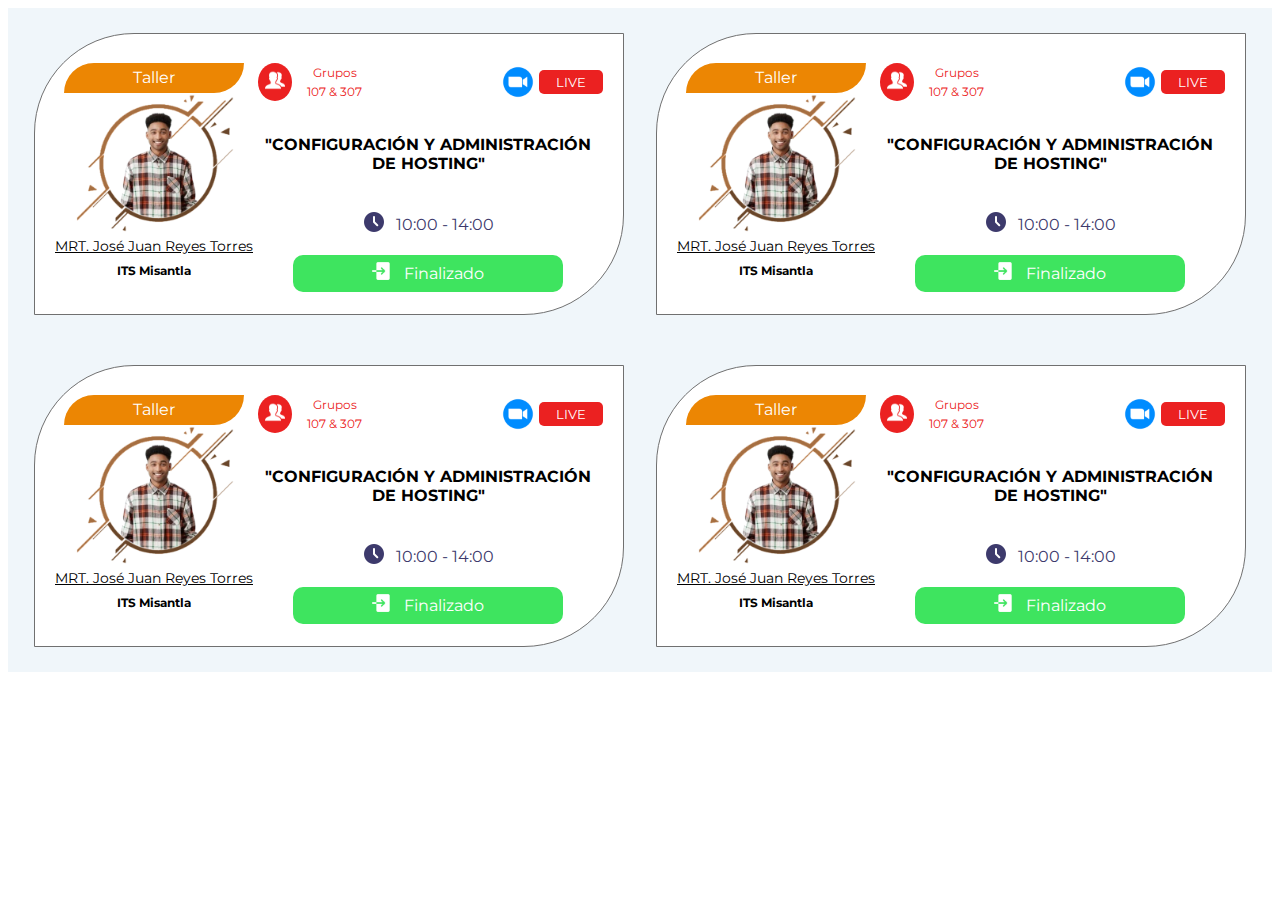
==== Tarjetas.html @ 91583152 "Se agrego la tarjeta de talleres en un nuevo archivo html" ====
<!DOCTYPE html>
<html lang="en">

<head>
    <meta charset="UTF-8">
    <meta http-equiv="X-UA-Compatible" content="IE=edge">
    <meta name="viewport" content="width=device-width, initial-scale=1.0">
    <link rel="stylesheet" href="css/style2.css">
    <style>
        @import url('https://fonts.googleapis.com/css2?family=Montserrat:wght@300;500&display=swap');
    </style>
    <title>Document</title>
</head>

<body>
    <section class="section-talleres">
        <div class="contenedor-talleres">
            <div class="contenedor-targeta">
                <div class="contendor-persona">
                    <div class="tipo-taller">
                        <p>Taller</p>
                    </div>
                    <div class="div-img">
                        <img src="img/Hombre.png" alt="" class="img-persona">
                    </div>
                    <div class="div-nombre">
                        <label for="btn-modal">
                            MRT. José Juan Reyes Torres
                        </label>
                        <input type="checkbox" name="" id="btn-modal">
                    </div>
                    <div class="lugar-persona">
                        <p>
                            <b>ITS Misantla</b>
                        </p>
                    </div>
                </div>
                <div class="contenedor-informacion">
                    <div class="grupos-live">
                        <div class="grupos">
                            <div class="cont-img-grupos">
                                <img src="img/grupos.png" alt="">
                            </div>
                            <div class="grupos-asignados">
                                <p>Grupos</p>
                                <p>107 & 307</p>
                            </div>
                        </div>
                        <div class="live">
                            <img src="img/zoom-icon-logo-768x767.png" alt="">
                            <div class="cont-live">
                                <p>LIVE</p>
                            </div>
                        </div>
                    </div>
                    <div class="tema-taller">
                        <h4>"CONFIGURACIÓN Y ADMINISTRACIÓN DE HOSTING"</h4>
                    </div>
                    <div class="hora">
                        <div class="hora-div-1">
                            <img src="img/reloj-activo.png" alt="" class="reloj-icon">
                        </div>
                        <div class="hora-div-2">
                            <p>10:00 - 14:00</p>
                        </div>
                    </div>
                    <div class="btn-A">
                        <div class="btn-accion">
                            <div>
                                <img class="btn-action-img" src="img/ingresar.png" alt="">
                            </div>
                            <div class="btn-action-estado">
                                <p>Finalizado</p>
                            </div>
                        </div>


                    </div>
                </div>
            </div>
            <div class="contenedor-targeta">
                <div class="contendor-persona">
                    <div class="tipo-taller">
                        <p>Taller</p>
                    </div>
                    <div class="div-img">
                        <img src="img/Hombre.png" alt="" class="img-persona">
                    </div>
                    <div class="div-nombre">
                        <label for="btn-modal">
                            MRT. José Juan Reyes Torres
                        </label>
                        <input type="checkbox" name="" id="btn-modal">
                    </div>
                    <div class="lugar-persona">
                        <p>
                            <b>ITS Misantla</b>
                        </p>
                    </div>
                </div>
                <div class="contenedor-informacion">
                    <div class="grupos-live">
                        <div class="grupos">
                            <div class="cont-img-grupos">
                                <img src="img/grupos.png" alt="">
                            </div>
                            <div class="grupos-asignados">
                                <p>Grupos</p>
                                <p>107 & 307</p>
                            </div>
                        </div>
                        <div class="live">
                            <img src="img/zoom-icon-logo-768x767.png" alt="">
                            <div class="cont-live">
                                <p>LIVE</p>
                            </div>
                        </div>
                    </div>
                    <div class="tema-taller">
                        <h4>"CONFIGURACIÓN Y ADMINISTRACIÓN DE HOSTING"</h4>
                    </div>
                    <div class="hora">
                        <div class="hora-div-1">
                            <img src="img/reloj-activo.png" alt="" class="reloj-icon">
                        </div>
                        <div class="hora-div-2">
                            <p>10:00 - 14:00</p>
                        </div>
                    </div>
                    <div class="btn-A">
                        <div class="btn-accion">
                            <div>
                                <img class="btn-action-img" src="img/ingresar.png" alt="">
                            </div>
                            <div class="btn-action-estado">
                                <p>Finalizado</p>
                            </div>
                        </div>


                    </div>
                </div>
            </div>
        </div>
        <div class="contenedor-talleres">
            <div class="contenedor-targeta">
                <div class="contendor-persona">
                    <div class="tipo-taller">
                        <p>Taller</p>
                    </div>
                    <div class="div-img">
                        <img src="img/Hombre.png" alt="" class="img-persona">
                    </div>
                    <div class="div-nombre">
                        <label for="btn-modal">
                            MRT. José Juan Reyes Torres
                        </label>
                        <input type="checkbox" name="" id="btn-modal">
                    </div>
                    <div class="lugar-persona">
                        <p>
                            <b>ITS Misantla</b>
                        </p>
                    </div>
                </div>
                <div class="contenedor-informacion">
                    <div class="grupos-live">
                        <div class="grupos">
                            <div class="cont-img-grupos">
                                <img src="img/grupos.png" alt="">
                            </div>
                            <div class="grupos-asignados">
                                <p>Grupos</p>
                                <p>107 & 307</p>
                            </div>
                        </div>
                        <div class="live">
                            <img src="img/zoom-icon-logo-768x767.png" alt="">
                            <div class="cont-live">
                                <p>LIVE</p>
                            </div>
                        </div>
                    </div>
                    <div class="tema-taller">
                        <h4>"CONFIGURACIÓN Y ADMINISTRACIÓN DE HOSTING"</h4>
                    </div>
                    <div class="hora">
                        <div class="hora-div-1">
                            <img src="img/reloj-activo.png" alt="" class="reloj-icon">
                        </div>
                        <div class="hora-div-2">
                            <p>10:00 - 14:00</p>
                        </div>
                    </div>
                    <div class="btn-A">
                        <div class="btn-accion">
                            <div>
                                <img class="btn-action-img" src="img/ingresar.png" alt="">
                            </div>
                            <div class="btn-action-estado">
                                <p>Finalizado</p>
                            </div>
                        </div>


                    </div>
                </div>
            </div>
            <div class="contenedor-targeta">
                <div class="contendor-persona">
                    <div class="tipo-taller">
                        <p>Taller</p>
                    </div>
                    <div class="div-img">
                        <img src="img/Hombre.png" alt="" class="img-persona">
                    </div>
                    <div class="div-nombre">
                        <label for="btn-modal">
                            MRT. José Juan Reyes Torres
                        </label>
                        <input type="checkbox" name="" id="btn-modal">
                    </div>
                    <div class="lugar-persona">
                        <p>
                            <b>ITS Misantla</b>
                        </p>
                    </div>
                </div>
                <div class="contenedor-informacion">
                    <div class="grupos-live">
                        <div class="grupos">
                            <div class="cont-img-grupos">
                                <img src="img/grupos.png" alt="">
                            </div>
                            <div class="grupos-asignados">
                                <p>Grupos</p>
                                <p>107 & 307</p>
                            </div>
                        </div>
                        <div class="live">
                            <img src="img/zoom-icon-logo-768x767.png" alt="">
                            <div class="cont-live">
                                <p>LIVE</p>
                            </div>
                        </div>
                    </div>
                    <div class="tema-taller">
                        <h4>"CONFIGURACIÓN Y ADMINISTRACIÓN DE HOSTING"</h4>
                    </div>
                    <div class="hora">
                        <div class="hora-div-1">
                            <img src="img/reloj-activo.png" alt="" class="reloj-icon">
                        </div>
                        <div class="hora-div-2">
                            <p>10:00 - 14:00</p>
                        </div>
                    </div>
                    <div class="btn-A">
                        <div class="btn-accion">
                            <div>
                                <img class="btn-action-img" src="img/ingresar.png" alt="">
                            </div>
                            <div class="btn-action-estado">
                                <p>Finalizado</p>
                            </div>
                        </div>


                    </div>
                </div>
            </div>
        </div>

    </section>

</body>

</html>
---- css/style2.css ----
.boton-modal{
    padding: 40px;
    background-color: white;
}
.boton-modal label{
    padding: 10px 15px;
    background-color: violet;
    color: #fff;
    border-radius: 5px;
    cursor: pointer;
    transition: all 300ms ease;

}



.boton-modal label:hover{
    background-color: tomato;
}

#btn-modal{
    display: none;
}

.container-modal{
    width: 100%;
    height: 100%;
    position: fixed;
    top: 0;left: 0;
    background-color: rgba(144, 0, 0, 0.5);
    display: none;
    justify-content: center;
    align-items: center;
    z-index: 100;

}
#btn-modal:checked ~ .container-modal{
display: flex;
}

.content-modal{
    width: 100%;
    max-width: 400px;
    padding: 20px;
    background-color: #fff;
    border-radius: 4px;
}
.content-modal p{
    padding: 15px 0px;
    border-top: 1px solid #dbdbdb;
    border-bottom:1px solid #dbdbdb ;
}
.content-modal .btn-cerrar{
    width: 100%;
    margin-top: 15px;
    display: flex;
    justify-content: flex-end;
}
.content-modal .btn-cerrar label{
    padding: 7px 10px;
    background-color: #5488a3;
    color: #fff;
    border-radius: 4px;
    cursor: pointer;
    transition: all 300ms ease;
}
.content-modal .btn-cerrar label:hover{
    background-color: #185E83;

}

/* -------------------Targetas------------ */
/* section  INICIO */
.section-talleres{
    background-color: #F0F6FA;
}
/* contendor de targetas INICIO */
.contenedor-talleres{
 display: flex;
 flex-direction: row;
flex-wrap: wrap;
justify-content: space-around;
align-items: center;
align-content: center;
padding: 20px 10px;
}
/* Tarjeta INICIO */
/* Contenedor  */
.contenedor-targeta{
    padding: 20px;
    margin: 5px 5px;
    background-color: rgb(255, 255, 255);
    border: 1px solid #707070;
    border-radius: 100px 0px 100px 0px;
    display: flex;
    flex-direction: row;
    flex-wrap: wrap;
    justify-content: space-around;
    align-items: center;
    align-content: center;
    max-width: 570px;
}
/* Seccion de información de la persona   INICIO*/
.contendor-persona{
    display: flex;
    flex-direction: column;
    align-items: center;
    align-content: center;
}
/* div del tipo de taller  */
.tipo-taller{
    border-radius: 50px 0px 50px 0px;
    background-color: #EC8603;
    width: 180px;
    height: 30px;
    color: #fff;
    display: flex;
    align-items: center;
    justify-content: center;
}
.tipo-taller p{
    font-family: 'Montserrat', sans-serif;
}
/* imagen de la persona  */
.img-persona{
    max-width: 160px;
}
/* nombre de la persona  */
.div-nombre{
max-width: 200px;
display: flex;

}
.div-nombre label{
    text-decoration: underline;
    font-family: 'Montserrat', sans-serif;
    font-size: 14px;
    cursor: pointer;
    text-align: center;

}
/* lugar de donde viene  */
.lugar-persona{
    max-height: 30px;
    display: flex;
    align-items: center;
    align-content: center;
}
.lugar-persona p {
    font-family: 'Montserrat', sans-serif;
    font-size: 12px;
}
/* Seccion de la información de la persona FIN  */

/* Seccion de información del evento INICIO */
/* contenedor  */
.contenedor-informacion{
    /* background-color: lawngreen; */
    max-width: 350px;
    display: flex;
    flex-direction: column;
    justify-content: space-around;
    min-height: 240px;

}
/* Seccion de grupos % LIVE */
.grupos-live{
    /* background-color: lightsalmon; */
    display: flex;
    flex-direction: row;
    flex-wrap: wrap;
    justify-content: space-between;
    align-items: center;
    align-content: center;
}

.grupos{
    display: flex;
    flex-direction: row;
    align-items: center;
    align-content: center;
}

.cont-img-grupos{
    padding: 7px;
    margin: 0px 5px;
    background-color: #EB2121;
    border-radius: 50%;
}
.cont-img-grupos img{
    max-width: 20px;
}
.grupos-asignados{
    text-align: center;
    margin-left: 5px;
    padding: 5px;
}
.grupos-asignados p{
    text-align: center;
    margin: 4px 0px;
    font-family: 'Montserrat', sans-serif;
    color:#EB2121;
    font-size: 12px;
}
.live{
display: flex;
flex-direction: row;
flex-wrap: wrap;
align-items: center;
align-content: center;
}
.live img{
    max-width: 32px;
    max-height: 32px;
    margin-right: 5px;
}
.cont-live{
background-color: #EB2121;
border-radius: 5px;
}
.cont-live p{
color: #fff;
font-family: 'Montserrat', sans-serif;
margin: 4px 17px;
font-size: 13px;
}
.tema-taller{
    /* background-color: aqua; */
    text-align: center;
}
.tema-taller h4{
    font-family: 'Montserrat', sans-serif;
}

.hora{
    display: flex;
    flex-direction: row;
    justify-content: center;
    align-content: center;
    align-items: center;
}
.hora-div-2 {
    margin-left: 10px;
}
.hora-div-2 p{
    font-family: 'Montserrat', sans-serif;
    color: #3D3A6C;
    font-size: 1em;
}
.btn-accion{
    display: flex;
    flex-direction: row;
    justify-content: center;
    align-items: center;
    align-content: center;
    /* padding: 10px 0px; */
    background-color: #3EE45F;
    border-radius: 10px;
    max-width: 270px;
    margin: auto;
}
.btn-input-action{
    font-family: 'Montserrat', sans-serif;
    background-color: #3EE45F;
}
.btn-action-img{
    max-width: 22px;
}
.btn-action-estado{
    margin-left: 10px;
    font-family: 'Montserrat', sans-serif;
    font-size: 16px;
    color: #fff;
}
.btn-action-estado p{
    margin: 9px 0px;
}
.btn-A{
    /* display: flex; */
    justify-content: center;
}
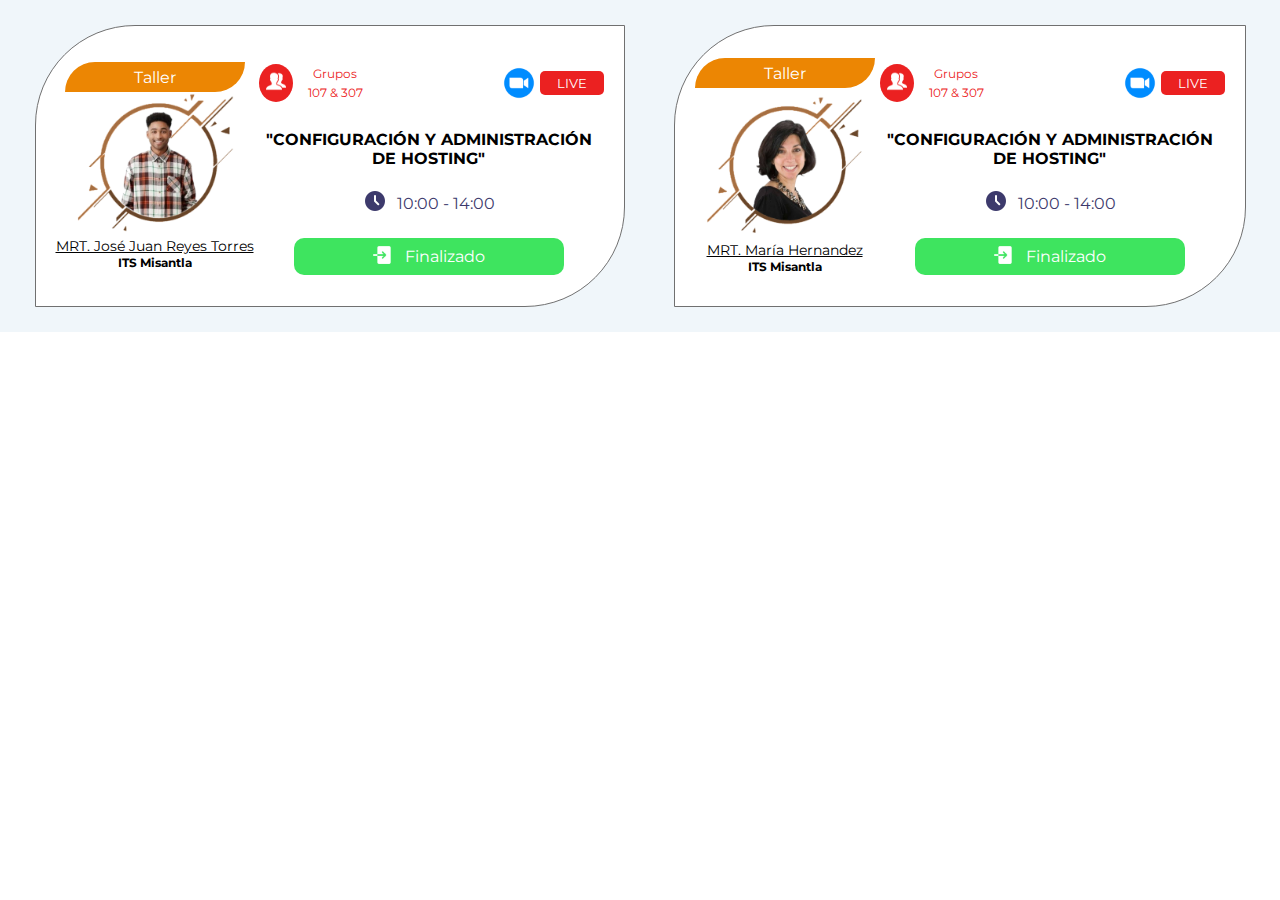
==== commit 8242f760: "Diseño del curriculum & modo de enlace por persona" ====
--- a/Tarjetas.html
+++ b/Tarjetas.html
@@ -24,10 +24,11 @@
                         <img src="img/Hombre.png" alt="" class="img-persona">
                     </div>
                     <div class="div-nombre">
-                        <label for="btn-modal">
+                        <!-- <input type="checkbox" name="" id="btn-modal"> -->
+                        <label class="open-modal" data-open="modal1">
                             MRT. José Juan Reyes Torres
                         </label>
-                        <input type="checkbox" name="" id="btn-modal">
+                        <!-- <a class="open-modal" data-open="modal1">Curriculum</a> -->
                     </div>
                     <div class="lugar-persona">
                         <p>
@@ -84,13 +85,13 @@
                         <p>Taller</p>
                     </div>
                     <div class="div-img">
-                        <img src="img/Hombre.png" alt="" class="img-persona">
+                        <img src="img/mujer.png" alt="" class="img-persona">
                     </div>
                     <div class="div-nombre">
-                        <label for="btn-modal">
-                            MRT. José Juan Reyes Torres
+                        <label class="open-modal" data-open="modal12">
+                            MRT. María Hernandez
                         </label>
-                        <input type="checkbox" name="" id="btn-modal">
+                        <!-- <input type="checkbox" name="" id="btn-modal"> -->
                     </div>
                     <div class="lugar-persona">
                         <p>
@@ -142,136 +143,80 @@
                 </div>
             </div>
         </div>
-        <div class="contenedor-talleres">
-            <div class="contenedor-targeta">
-                <div class="contendor-persona">
-                    <div class="tipo-taller">
-                        <p>Taller</p>
-                    </div>
-                    <div class="div-img">
-                        <img src="img/Hombre.png" alt="" class="img-persona">
-                    </div>
-                    <div class="div-nombre">
-                        <label for="btn-modal">
-                            MRT. José Juan Reyes Torres
-                        </label>
-                        <input type="checkbox" name="" id="btn-modal">
-                    </div>
-                    <div class="lugar-persona">
-                        <p>
-                            <b>ITS Misantla</b>
-                        </p>
-                    </div>
-                </div>
-                <div class="contenedor-informacion">
-                    <div class="grupos-live">
-                        <div class="grupos">
-                            <div class="cont-img-grupos">
-                                <img src="img/grupos.png" alt="">
-                            </div>
-                            <div class="grupos-asignados">
-                                <p>Grupos</p>
-                                <p>107 & 307</p>
-                            </div>
-                        </div>
-                        <div class="live">
-                            <img src="img/zoom-icon-logo-768x767.png" alt="">
-                            <div class="cont-live">
-                                <p>LIVE</p>
-                            </div>
-                        </div>
-                    </div>
-                    <div class="tema-taller">
-                        <h4>"CONFIGURACIÓN Y ADMINISTRACIÓN DE HOSTING"</h4>
-                    </div>
-                    <div class="hora">
-                        <div class="hora-div-1">
-                            <img src="img/reloj-activo.png" alt="" class="reloj-icon">
-                        </div>
-                        <div class="hora-div-2">
-                            <p>10:00 - 14:00</p>
-                        </div>
-                    </div>
-                    <div class="btn-A">
-                        <div class="btn-accion">
-                            <div>
-                                <img class="btn-action-img" src="img/ingresar.png" alt="">
-                            </div>
-                            <div class="btn-action-estado">
-                                <p>Finalizado</p>
-                            </div>
-                        </div>
-
-
-                    </div>
-                </div>
-            </div>
-            <div class="contenedor-targeta">
-                <div class="contendor-persona">
-                    <div class="tipo-taller">
-                        <p>Taller</p>
-                    </div>
-                    <div class="div-img">
-                        <img src="img/Hombre.png" alt="" class="img-persona">
-                    </div>
-                    <div class="div-nombre">
-                        <label for="btn-modal">
-                            MRT. José Juan Reyes Torres
-                        </label>
-                        <input type="checkbox" name="" id="btn-modal">
-                    </div>
-                    <div class="lugar-persona">
-                        <p>
-                            <b>ITS Misantla</b>
-                        </p>
-                    </div>
-                </div>
-                <div class="contenedor-informacion">
-                    <div class="grupos-live">
-                        <div class="grupos">
-                            <div class="cont-img-grupos">
-                                <img src="img/grupos.png" alt="">
-                            </div>
-                            <div class="grupos-asignados">
-                                <p>Grupos</p>
-                                <p>107 & 307</p>
-                            </div>
-                        </div>
-                        <div class="live">
-                            <img src="img/zoom-icon-logo-768x767.png" alt="">
-                            <div class="cont-live">
-                                <p>LIVE</p>
-                            </div>
-                        </div>
-                    </div>
-                    <div class="tema-taller">
-                        <h4>"CONFIGURACIÓN Y ADMINISTRACIÓN DE HOSTING"</h4>
-                    </div>
-                    <div class="hora">
-                        <div class="hora-div-1">
-                            <img src="img/reloj-activo.png" alt="" class="reloj-icon">
-                        </div>
-                        <div class="hora-div-2">
-                            <p>10:00 - 14:00</p>
-                        </div>
-                    </div>
-                    <div class="btn-A">
-                        <div class="btn-accion">
-                            <div>
-                                <img class="btn-action-img" src="img/ingresar.png" alt="">
-                            </div>
-                            <div class="btn-action-estado">
-                                <p>Finalizado</p>
-                            </div>
-                        </div>
-
-
-                    </div>
-                </div>
-            </div>
+    </section>
+    <div class="modal" id="modal1">
+        <div class="modal-dialog">
+            <header class="modal-header">
+
+                <button class="close-modal" aria-label="close modal" data-close><b>✕</b> </button>
+            </header>
+            <section class="modal-content">
+                <div class="contenedor-VM">
+                    <div class="vineta-VM">
+                        <div>
+                            <img src="img/triangulo.png" alt="">
+                        </div>
+                    </div>
+                    <div class="info-VM">
+                        <div class="foto-nombre-VM">
+                            <div class="div-img-VM">
+                                <img src="img/Hombre.png" alt="" class="img-persona2">
+                            </div>
+                            <div class="div-nombre-VM">
+                                <h3>MRT. José Juan Reyes Torres</h3>
+                                <h4>ITS Misantla</h4>
+
+                            </div>
+                        </div>
+                        <div class="trayectoria-VM">
+                            Lorem ipsum dolor sit, amet consectetur adipisicing elit. Eveniet quia tenetur illo incidunt
+                            nulla placeat dolor saepe quos corporis, obcaecati, totam ipsa inventore amet tempore
+                            tempora esse repellat! Magnam quam adipisci laudantium harum, reprehenderit sit possimus
+
+                        </div>
+                    </div>
+                </div>
+            </section>
+            <footer class="modal-footer">Copyright © 2021</footer>
         </div>
-
-    </section>
+    </div>
+    <div class="modal" id="modal12">
+        <div class="modal-dialog">
+            <header class="modal-header">
+
+                <button class="close-modal" aria-label="close modal" data-close><b>✕</b> </button>
+            </header>
+            <section class="modal-content">
+                <div class="contenedor-VM">
+                    <div class="vineta-VM">
+                        <div>
+                            <img src="img/triangulo.png" alt="">
+                        </div>
+                    </div>
+                    <div class="info-VM">
+                        <div class="foto-nombre-VM">
+                            <div class="div-img-VM">
+                                <img src="img/mujer.png" alt="" class="img-persona2">
+                            </div>
+                            <div class="div-nombre-VM">
+                                <h3>MRT. Margarita Hernandez</h3>
+                                <h4>ITS Misantla</h4>
+
+                            </div>
+                        </div>
+                        <div class="trayectoria-VM">
+                            Lorem ipsum dolor sit, amet consectetur adipisicing elit. Eveniet quia tenetur illo incidunt
+                            nulla placeat dolor saepe quos corporis, obcaecati, totam ipsa inventore amet tempore
+                            tempora esse repellat! Magnam quam adipisci laudantium harum, reprehenderit sit possimus
+
+                        </div>
+                    </div>
+                </div>
+            </section>
+            <footer class="modal-footer">Copyright © 2021</footer>
+        </div>
+    </div>
+    <script src="js/script2.js"></script>
 
 </body>
 
--- a/css/style2.css
+++ b/css/style2.css
@@ -1,4 +1,4 @@
-.boton-modal{
+/* .boton-modal{
     padding: 40px;
     background-color: white;
 }
@@ -67,7 +67,7 @@
 .content-modal .btn-cerrar label:hover{
     background-color: #185E83;
 
-}
+} */
 
 /* -------------------Targetas------------ */
 /* section  INICIO */
@@ -279,3 +279,237 @@
     /* display: flex; */
     justify-content: center;
 }
+
+/* -------------------MODAL  */
+/* .modal{
+    position: fixed;
+    top: -100vh;
+    left: 0;
+    z-index: 99999999;
+    background-color: rgb(0, 0, 0);
+    width: 100vh;
+    opacity: 0;
+    transition: opacity 0.35s ease;
+}
+.modal .content-modal{
+    
+    width: 100%;
+    max-width: 500px;
+    position: fixed;
+    left: 50%;
+    top: -100vh;
+    transition: top 0.35s ease;
+    margin-left: -250px;
+    background:white;
+    box-shadow: 0 1px 2px rgba(0, 0, 0, 0.1);
+    border-radius: 2px;
+    z-index: 99999999;
+}
+.modal h2{
+    padding: 0.5em;
+    text-align: center;
+    color: #444444;
+    margin: 0;
+}
+.modal article{
+    height: 300px;
+    background: #bc651a;
+
+}
+.close-modal{
+    color: #e74c3c;
+    position: absolute;
+    top: 0.2em;
+    right: 0.375em;
+    margin: 0;
+    padding: 5px;
+    font-weight: bold;
+    font-size: 1.5em;
+    text-decoration: none;
+}
+.modal a:hover{
+color: #c0392b;
+}
+.modal:target{
+    opacity: 1;
+    top: 0;
+}
+.modal .btn-close-modal{
+    position: absolute;
+    left: 0;
+    width: 100%;
+    height: 100%;
+    z-index: 9999999;
+}
+.modal:target .content-modal{
+    top: 50px;
+    transition: top 0.35s ease;
+} */
+:root {
+    --lightgray: #efefef;
+    --blue: steelblue;
+    --white: #fff;
+    --black: rgba(0, 0, 0, 0.8);
+    --bounceEasing: cubic-bezier(0.51, 0.92, 0.24, 1.15);
+  }
+   
+  * {
+    padding: 0;
+    margin: 0;
+  }
+  button {
+    cursor: pointer;
+    background: transparent;
+    border: none;
+    outline: none;
+    font-size: inherit;
+    font-family: 'Montserrat', sans-serif;
+  }
+  /* .open-modal {
+    font-weight: bold;
+    background: var(--blue);
+    color: var(--white);
+    padding: .75rem 1.75rem;
+    margin-bottom: 1rem;
+    border-radius: 5px;
+  } */
+
+  /*CUSTOM VARIABLES HERE*/
+ 
+.modal { 
+    position: fixed;
+    top: 0;
+    left: 0;
+    right: 0;
+    bottom: 0;
+    display: flex;
+    align-items: center;
+    justify-content: center;
+    padding: 1rem;
+    background: var(--black);
+    cursor: pointer;
+    visibility: hidden;
+    opacity: 0;
+    transition: all 0.35s ease-in;
+  }
+
+  /*CUSTOM VARIABLES HERE*/
+ 
+.modal-dialog {
+    position: relative;
+    max-width: 650px;
+    max-height: 80vh;
+    border-radius: 5px;
+    background: var(--white);
+    overflow: auto;
+    cursor: default;
+  }
+  /*CUSTOM VARIABLES HERE*/
+ 
+.modal-dialog > * {
+    padding: 1rem;
+  }
+   
+  /* .modal-header,
+  .modal-footer {
+    background: var(--lightgray);
+  } */
+  .modal-footer{
+      background-color: #524e88;
+      color: white;
+      text-align: center;
+      
+  }
+   
+  .modal-header {
+    display: flex;
+    align-items: center;
+    justify-content: end;
+    background-color: #eb8005d3;
+  }
+   
+  .modal-header .modal-close {
+    font-size: 1.5rem;
+  }
+   
+  .modal p + p {
+    margin-top: 1rem;
+  }
+  .modal {
+    visibility: hidden;
+    opacity: 0;
+    transition: all 0.35s ease-in;
+  }
+   
+  .modal.is-visible {
+    visibility: visible;
+    opacity: 1;
+  }
+  .modal-content{
+      padding-top: 0px;
+  }
+
+  /* DISEÑO */
+  .contenedor-VM{
+      display: flex;
+      flex-direction: row;
+      flex-wrap: nowrap;
+      justify-content: space-around;
+      align-items: stretch;
+
+  }
+  .vineta-VM{
+      background-color:#3D3A6C ;
+      display: flex;
+      align-items: flex-end;
+      padding: opx;
+  }
+  .vineta-VM div{
+      padding: 0px;
+      margin: opx;
+      min-width: 35px;
+  }
+  .vineta-VM div img{
+    padding: 0px;
+    margin: -4px;
+    
+  }
+
+
+
+  .info-VM{
+    display: flex;
+    flex-wrap: wrap;
+    flex-direction: column;
+    justify-content: space-around;
+    align-items: center;
+    align-content: center;
+    padding: 20px 40px;
+  }
+  .foto-nombre-VM{
+    display: flex;
+    flex-wrap: wrap;
+    flex-direction: row;
+    justify-content: space-between;
+    align-items: center;
+    align-content: center;
+    padding-bottom: 20px;
+  }
+  .img-persona2{
+    max-width: 160px;
+
+  }
+  .div-nombre-VM{
+      padding-left: 40px;
+      text-align: center;
+      font-family: 'Montserrat', sans-serif;
+  }
+
+.div-nombre-VM h3{
+    padding-bottom: 15px;
+}
+.trayectoria-VM{
+    font-family: 'Montserrat', sans-serif;
+    text-align: justify;
+    font-size: .9em;
+}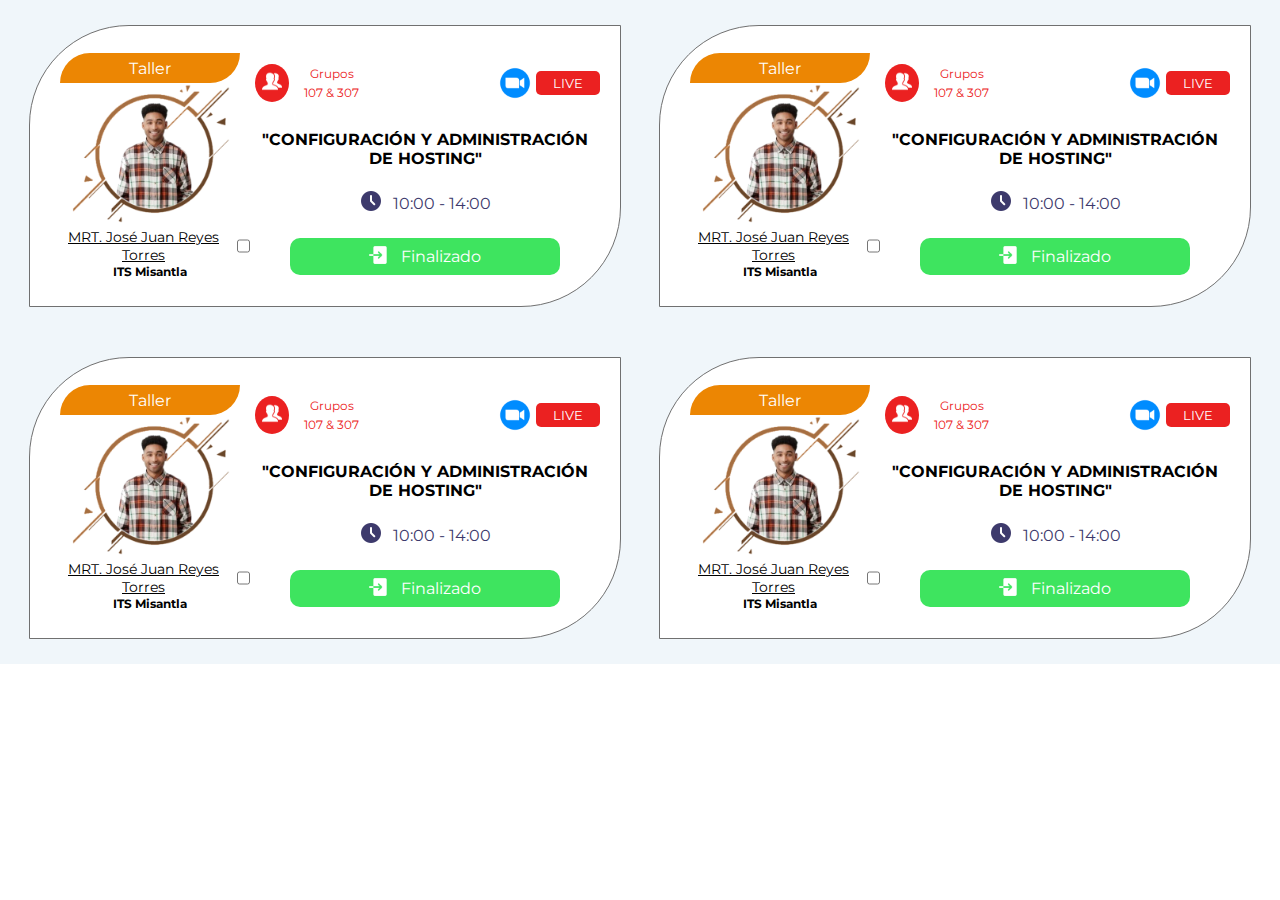
==== commit 73917898: "CAMBIOS MUY IMPORTANTES / TARJETAS AUTOMATICAS CON TIMER" ====
--- a/Tarjetas.html
+++ b/Tarjetas.html
@@ -1,223 +1,258 @@
 <!DOCTYPE html>
 <html lang="en">
-
-<head>
-    <meta charset="UTF-8">
-    <meta http-equiv="X-UA-Compatible" content="IE=edge">
-    <meta name="viewport" content="width=device-width, initial-scale=1.0">
-    <link rel="stylesheet" href="css/style2.css">
+  <head>
+    <meta charset="UTF-8" />
+    <meta http-equiv="X-UA-Compatible" content="IE=edge" />
+    <meta name="viewport" content="width=device-width, initial-scale=1.0" />
+    <link rel="stylesheet" href="css/style2.css" />
     <style>
-        @import url('https://fonts.googleapis.com/css2?family=Montserrat:wght@300;500&display=swap');
+      @import url("https://fonts.googleapis.com/css2?family=Montserrat:wght@300;500&display=swap");
     </style>
     <title>Document</title>
-</head>
+  </head>
 
-<body>
+  <body>
     <section class="section-talleres">
-        <div class="contenedor-talleres">
-            <div class="contenedor-targeta">
-                <div class="contendor-persona">
-                    <div class="tipo-taller">
-                        <p>Taller</p>
-                    </div>
-                    <div class="div-img">
-                        <img src="img/Hombre.png" alt="" class="img-persona">
-                    </div>
-                    <div class="div-nombre">
-                        <!-- <input type="checkbox" name="" id="btn-modal"> -->
-                        <label class="open-modal" data-open="modal1">
-                            MRT. José Juan Reyes Torres
-                        </label>
-                        <!-- <a class="open-modal" data-open="modal1">Curriculum</a> -->
-                    </div>
-                    <div class="lugar-persona">
-                        <p>
-                            <b>ITS Misantla</b>
-                        </p>
-                    </div>
-                </div>
-                <div class="contenedor-informacion">
-                    <div class="grupos-live">
-                        <div class="grupos">
-                            <div class="cont-img-grupos">
-                                <img src="img/grupos.png" alt="">
-                            </div>
-                            <div class="grupos-asignados">
-                                <p>Grupos</p>
-                                <p>107 & 307</p>
-                            </div>
-                        </div>
-                        <div class="live">
-                            <img src="img/zoom-icon-logo-768x767.png" alt="">
-                            <div class="cont-live">
-                                <p>LIVE</p>
-                            </div>
-                        </div>
-                    </div>
-                    <div class="tema-taller">
-                        <h4>"CONFIGURACIÓN Y ADMINISTRACIÓN DE HOSTING"</h4>
-                    </div>
-                    <div class="hora">
-                        <div class="hora-div-1">
-                            <img src="img/reloj-activo.png" alt="" class="reloj-icon">
-                        </div>
-                        <div class="hora-div-2">
-                            <p>10:00 - 14:00</p>
-                        </div>
-                    </div>
-                    <div class="btn-A">
-                        <div class="btn-accion">
-                            <div>
-                                <img class="btn-action-img" src="img/ingresar.png" alt="">
-                            </div>
-                            <div class="btn-action-estado">
-                                <p>Finalizado</p>
-                            </div>
-                        </div>
-
-
-                    </div>
-                </div>
-            </div>
-            <div class="contenedor-targeta">
-                <div class="contendor-persona">
-                    <div class="tipo-taller">
-                        <p>Taller</p>
-                    </div>
-                    <div class="div-img">
-                        <img src="img/mujer.png" alt="" class="img-persona">
-                    </div>
-                    <div class="div-nombre">
-                        <label class="open-modal" data-open="modal12">
-                            MRT. María Hernandez
-                        </label>
-                        <!-- <input type="checkbox" name="" id="btn-modal"> -->
-                    </div>
-                    <div class="lugar-persona">
-                        <p>
-                            <b>ITS Misantla</b>
-                        </p>
-                    </div>
-                </div>
-                <div class="contenedor-informacion">
-                    <div class="grupos-live">
-                        <div class="grupos">
-                            <div class="cont-img-grupos">
-                                <img src="img/grupos.png" alt="">
-                            </div>
-                            <div class="grupos-asignados">
-                                <p>Grupos</p>
-                                <p>107 & 307</p>
-                            </div>
-                        </div>
-                        <div class="live">
-                            <img src="img/zoom-icon-logo-768x767.png" alt="">
-                            <div class="cont-live">
-                                <p>LIVE</p>
-                            </div>
-                        </div>
-                    </div>
-                    <div class="tema-taller">
-                        <h4>"CONFIGURACIÓN Y ADMINISTRACIÓN DE HOSTING"</h4>
-                    </div>
-                    <div class="hora">
-                        <div class="hora-div-1">
-                            <img src="img/reloj-activo.png" alt="" class="reloj-icon">
-                        </div>
-                        <div class="hora-div-2">
-                            <p>10:00 - 14:00</p>
-                        </div>
-                    </div>
-                    <div class="btn-A">
-                        <div class="btn-accion">
-                            <div>
-                                <img class="btn-action-img" src="img/ingresar.png" alt="">
-                            </div>
-                            <div class="btn-action-estado">
-                                <p>Finalizado</p>
-                            </div>
-                        </div>
-
-
-                    </div>
-                </div>
-            </div>
-        </div>
+      <div class="contenedor-talleres">
+        <div class="contenedor-targeta">
+          <div class="contendor-persona">
+            <div class="tipo-taller">
+              <p>Taller</p>
+            </div>
+            <div class="div-img">
+              <img src="img/Hombre.png" alt="" class="img-persona" />
+            </div>
+            <div class="div-nombre">
+              <label for="btn-modal"> MRT. José Juan Reyes Torres </label>
+              <input type="checkbox" name="" id="btn-modal" />
+            </div>
+            <div class="lugar-persona">
+              <p>
+                <b>ITS Misantla</b>
+              </p>
+            </div>
+          </div>
+          <div class="contenedor-informacion">
+            <div class="grupos-live">
+              <div class="grupos">
+                <div class="cont-img-grupos">
+                  <img src="img/grupos.png" alt="" />
+                </div>
+                <div class="grupos-asignados">
+                  <p>Grupos</p>
+                  <p>107 & 307</p>
+                </div>
+              </div>
+              <div class="live">
+                <img src="img/zoom-icon-logo-768x767.png" alt="" />
+                <div class="cont-live">
+                  <p>LIVE</p>
+                </div>
+              </div>
+            </div>
+            <div class="tema-taller">
+              <h4>"CONFIGURACIÓN Y ADMINISTRACIÓN DE HOSTING"</h4>
+            </div>
+            <div class="hora">
+              <div class="hora-div-1">
+                <img src="img/reloj-activo.png" alt="" class="reloj-icon" />
+              </div>
+              <div class="hora-div-2">
+                <p>10:00 - 14:00</p>
+              </div>
+            </div>
+            <div class="btn-A">
+              <div class="btn-accion">
+                <div>
+                  <img class="btn-action-img" src="img/ingresar.png" alt="" />
+                </div>
+                <div class="btn-action-estado">
+                  <p>Finalizado</p>
+                </div>
+              </div>
+            </div>
+          </div>
+        </div>
+        <div class="contenedor-targeta">
+          <div class="contendor-persona">
+            <div class="tipo-taller">
+              <p>Taller</p>
+            </div>
+            <div class="div-img">
+              <img src="img/Hombre.png" alt="" class="img-persona" />
+            </div>
+            <div class="div-nombre">
+              <label for="btn-modal"> MRT. José Juan Reyes Torres </label>
+              <input type="checkbox" name="" id="btn-modal" />
+            </div>
+            <div class="lugar-persona">
+              <p>
+                <b>ITS Misantla</b>
+              </p>
+            </div>
+          </div>
+          <div class="contenedor-informacion">
+            <div class="grupos-live">
+              <div class="grupos">
+                <div class="cont-img-grupos">
+                  <img src="img/grupos.png" alt="" />
+                </div>
+                <div class="grupos-asignados">
+                  <p>Grupos</p>
+                  <p>107 & 307</p>
+                </div>
+              </div>
+              <div class="live">
+                <img src="img/zoom-icon-logo-768x767.png" alt="" />
+                <div class="cont-live">
+                  <p>LIVE</p>
+                </div>
+              </div>
+            </div>
+            <div class="tema-taller">
+              <h4>"CONFIGURACIÓN Y ADMINISTRACIÓN DE HOSTING"</h4>
+            </div>
+            <div class="hora">
+              <div class="hora-div-1">
+                <img src="img/reloj-activo.png" alt="" class="reloj-icon" />
+              </div>
+              <div class="hora-div-2">
+                <p>10:00 - 14:00</p>
+              </div>
+            </div>
+            <div class="btn-A">
+              <div class="btn-accion">
+                <div>
+                  <img class="btn-action-img" src="img/ingresar.png" alt="" />
+                </div>
+                <div class="btn-action-estado">
+                  <p>Finalizado</p>
+                </div>
+              </div>
+            </div>
+          </div>
+        </div>
+      </div>
+      <div class="contenedor-talleres">
+        <div class="contenedor-targeta">
+          <div class="contendor-persona">
+            <div class="tipo-taller">
+              <p>Taller</p>
+            </div>
+            <div class="div-img">
+              <img src="img/Hombre.png" alt="" class="img-persona" />
+            </div>
+            <div class="div-nombre">
+              <label for="btn-modal"> MRT. José Juan Reyes Torres </label>
+              <input type="checkbox" name="" id="btn-modal" />
+            </div>
+            <div class="lugar-persona">
+              <p>
+                <b>ITS Misantla</b>
+              </p>
+            </div>
+          </div>
+          <div class="contenedor-informacion">
+            <div class="grupos-live">
+              <div class="grupos">
+                <div class="cont-img-grupos">
+                  <img src="img/grupos.png" alt="" />
+                </div>
+                <div class="grupos-asignados">
+                  <p>Grupos</p>
+                  <p>107 & 307</p>
+                </div>
+              </div>
+              <div class="live">
+                <img src="img/zoom-icon-logo-768x767.png" alt="" />
+                <div class="cont-live">
+                  <p>LIVE</p>
+                </div>
+              </div>
+            </div>
+            <div class="tema-taller">
+              <h4>"CONFIGURACIÓN Y ADMINISTRACIÓN DE HOSTING"</h4>
+            </div>
+            <div class="hora">
+              <div class="hora-div-1">
+                <img src="img/reloj-activo.png" alt="" class="reloj-icon" />
+              </div>
+              <div class="hora-div-2">
+                <p>10:00 - 14:00</p>
+              </div>
+            </div>
+            <div class="btn-A">
+              <div class="btn-accion">
+                <div>
+                  <img class="btn-action-img" src="img/ingresar.png" alt="" />
+                </div>
+                <div class="btn-action-estado">
+                  <p>Finalizado</p>
+                </div>
+              </div>
+            </div>
+          </div>
+        </div>
+        <div class="contenedor-targeta">
+          <div class="contendor-persona">
+            <div class="tipo-taller">
+              <p>Taller</p>
+            </div>
+            <div class="div-img">
+              <img src="img/Hombre.png" alt="" class="img-persona" />
+            </div>
+            <div class="div-nombre">
+              <label for="btn-modal"> MRT. José Juan Reyes Torres </label>
+              <input type="checkbox" name="" id="btn-modal" />
+            </div>
+            <div class="lugar-persona">
+              <p>
+                <b>ITS Misantla</b>
+              </p>
+            </div>
+          </div>
+          <div class="contenedor-informacion">
+            <div class="grupos-live">
+              <div class="grupos">
+                <div class="cont-img-grupos">
+                  <img src="img/grupos.png" alt="" />
+                </div>
+                <div class="grupos-asignados">
+                  <p>Grupos</p>
+                  <p>107 & 307</p>
+                </div>
+              </div>
+              <div class="live">
+                <img src="img/zoom-icon-logo-768x767.png" alt="" />
+                <div class="cont-live">
+                  <p>LIVE</p>
+                </div>
+              </div>
+            </div>
+            <div class="tema-taller">
+              <h4>"CONFIGURACIÓN Y ADMINISTRACIÓN DE HOSTING"</h4>
+            </div>
+            <div class="hora">
+              <div class="hora-div-1">
+                <img src="img/reloj-activo.png" alt="" class="reloj-icon" />
+              </div>
+              <div class="hora-div-2">
+                <p>10:00 - 14:00</p>
+              </div>
+            </div>
+            <div class="btn-A">
+              <div class="btn-accion">
+                <div>
+                  <img class="btn-action-img" src="img/ingresar.png" alt="" />
+                </div>
+                <div class="btn-action-estado">
+                  <p>Finalizado</p>
+                </div>
+              </div>
+            </div>
+          </div>
+        </div>
+      </div>
     </section>
-    <div class="modal" id="modal1">
-        <div class="modal-dialog">
-            <header class="modal-header">
-
-                <button class="close-modal" aria-label="close modal" data-close><b>✕</b> </button>
-            </header>
-            <section class="modal-content">
-                <div class="contenedor-VM">
-                    <div class="vineta-VM">
-                        <div>
-                            <img src="img/triangulo.png" alt="">
-                        </div>
-                    </div>
-                    <div class="info-VM">
-                        <div class="foto-nombre-VM">
-                            <div class="div-img-VM">
-                                <img src="img/Hombre.png" alt="" class="img-persona2">
-                            </div>
-                            <div class="div-nombre-VM">
-                                <h3>MRT. José Juan Reyes Torres</h3>
-                                <h4>ITS Misantla</h4>
-
-                            </div>
-                        </div>
-                        <div class="trayectoria-VM">
-                            Lorem ipsum dolor sit, amet consectetur adipisicing elit. Eveniet quia tenetur illo incidunt
-                            nulla placeat dolor saepe quos corporis, obcaecati, totam ipsa inventore amet tempore
-                            tempora esse repellat! Magnam quam adipisci laudantium harum, reprehenderit sit possimus
-
-                        </div>
-                    </div>
-                </div>
-            </section>
-            <footer class="modal-footer">Copyright © 2021</footer>
-        </div>
-    </div>
-    <div class="modal" id="modal12">
-        <div class="modal-dialog">
-            <header class="modal-header">
-
-                <button class="close-modal" aria-label="close modal" data-close><b>✕</b> </button>
-            </header>
-            <section class="modal-content">
-                <div class="contenedor-VM">
-                    <div class="vineta-VM">
-                        <div>
-                            <img src="img/triangulo.png" alt="">
-                        </div>
-                    </div>
-                    <div class="info-VM">
-                        <div class="foto-nombre-VM">
-                            <div class="div-img-VM">
-                                <img src="img/mujer.png" alt="" class="img-persona2">
-                            </div>
-                            <div class="div-nombre-VM">
-                                <h3>MRT. Margarita Hernandez</h3>
-                                <h4>ITS Misantla</h4>
-
-                            </div>
-                        </div>
-                        <div class="trayectoria-VM">
-                            Lorem ipsum dolor sit, amet consectetur adipisicing elit. Eveniet quia tenetur illo incidunt
-                            nulla placeat dolor saepe quos corporis, obcaecati, totam ipsa inventore amet tempore
-                            tempora esse repellat! Magnam quam adipisci laudantium harum, reprehenderit sit possimus
-
-                        </div>
-                    </div>
-                </div>
-            </section>
-            <footer class="modal-footer">Copyright © 2021</footer>
-        </div>
-    </div>
-    <script src="js/script2.js"></script>
-
-</body>
-
-</html>+  </body>
+</html>
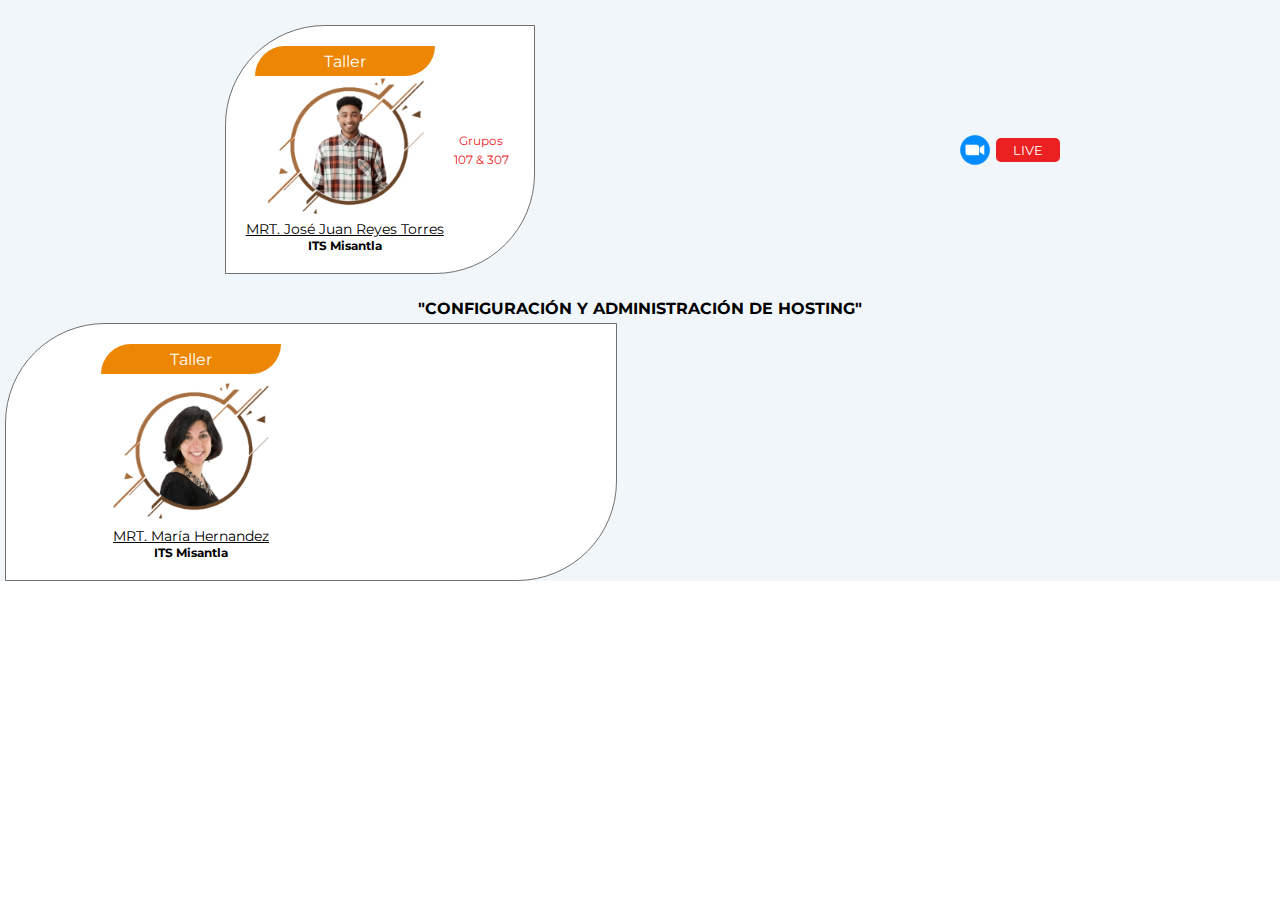
==== commit 913506f4: "CAMBIOS MUY IMPORTANTES / TARJETAS AUTOMATICAS CON TIMER" ====
--- a/Tarjetas.html
+++ b/Tarjetas.html
@@ -13,30 +13,27 @@
 
   <body>
     <section class="section-talleres">
-      <div class="contenedor-talleres">
-        <div class="contenedor-targeta">
-          <div class="contendor-persona">
-            <div class="tipo-taller">
-              <p>Taller</p>
-            </div>
-            <div class="div-img">
-              <img src="img/Hombre.png" alt="" class="img-persona" />
-            </div>
-            <div class="div-nombre">
-              <label for="btn-modal"> MRT. José Juan Reyes Torres </label>
-              <input type="checkbox" name="" id="btn-modal" />
-            </div>
-            <div class="lugar-persona">
-              <p>
-                <b>ITS Misantla</b>
-              </p>
-            </div>
-          </div>
-          <div class="contenedor-informacion">
-            <div class="grupos-live">
-              <div class="grupos">
-                <div class="cont-img-grupos">
-                  <img src="img/grupos.png" alt="" />
+        <div class="contenedor-talleres">
+            <div class="contenedor-targeta">
+                <div class="contendor-persona">
+                    <div class="tipo-taller">
+                        <p>Taller</p>
+                    </div>
+                    <div class="div-img">
+                        <img src="img/Hombre.png" alt="" class="img-persona">
+                    </div>
+                    <div class="div-nombre">
+                        <!-- <input type="checkbox" name="" id="btn-modal"> -->
+                        <label class="open-modal" data-open="modal1">
+                            MRT. José Juan Reyes Torres
+                        </label>
+                        <!-- <a class="open-modal" data-open="modal1">Curriculum</a> -->
+                    </div>
+                    <div class="lugar-persona">
+                        <p>
+                            <b>ITS Misantla</b>
+                        </p>
+                    </div>
                 </div>
                 <div class="grupos-asignados">
                   <p>Grupos</p>
@@ -53,18 +50,25 @@
             <div class="tema-taller">
               <h4>"CONFIGURACIÓN Y ADMINISTRACIÓN DE HOSTING"</h4>
             </div>
-            <div class="hora">
-              <div class="hora-div-1">
-                <img src="img/reloj-activo.png" alt="" class="reloj-icon" />
-              </div>
-              <div class="hora-div-2">
-                <p>10:00 - 14:00</p>
-              </div>
-            </div>
-            <div class="btn-A">
-              <div class="btn-accion">
-                <div>
-                  <img class="btn-action-img" src="img/ingresar.png" alt="" />
+            <div class="contenedor-targeta">
+                <div class="contendor-persona">
+                    <div class="tipo-taller">
+                        <p>Taller</p>
+                    </div>
+                    <div class="div-img">
+                        <img src="img/mujer.png" alt="" class="img-persona">
+                    </div>
+                    <div class="div-nombre">
+                        <label class="open-modal" data-open="modal12">
+                            MRT. María Hernandez
+                        </label>
+                        <!-- <input type="checkbox" name="" id="btn-modal"> -->
+                    </div>
+                    <div class="lugar-persona">
+                        <p>
+                            <b>ITS Misantla</b>
+                        </p>
+                    </div>
                 </div>
                 <div class="btn-action-estado">
                   <p>Finalizado</p>
@@ -73,186 +77,81 @@
             </div>
           </div>
         </div>
-        <div class="contenedor-targeta">
-          <div class="contendor-persona">
-            <div class="tipo-taller">
-              <p>Taller</p>
-            </div>
-            <div class="div-img">
-              <img src="img/Hombre.png" alt="" class="img-persona" />
-            </div>
-            <div class="div-nombre">
-              <label for="btn-modal"> MRT. José Juan Reyes Torres </label>
-              <input type="checkbox" name="" id="btn-modal" />
-            </div>
-            <div class="lugar-persona">
-              <p>
-                <b>ITS Misantla</b>
-              </p>
-            </div>
-          </div>
-          <div class="contenedor-informacion">
-            <div class="grupos-live">
-              <div class="grupos">
-                <div class="cont-img-grupos">
-                  <img src="img/grupos.png" alt="" />
+    </section>
+    <div class="modal" id="modal1">
+        <div class="modal-dialog">
+            <header class="modal-header">
+
+                <button class="close-modal" aria-label="close modal" data-close><b>✕</b> </button>
+            </header>
+            <section class="modal-content">
+                <div class="contenedor-VM">
+                    <div class="vineta-VM">
+                        <div>
+                            <img src="img/triangulo.png" alt="">
+                        </div>
+                    </div>
+                    <div class="info-VM">
+                        <div class="foto-nombre-VM">
+                            <div class="div-img-VM">
+                                <img src="img/Hombre.png" alt="" class="img-persona2">
+                            </div>
+                            <div class="div-nombre-VM">
+                                <h3>MRT. José Juan Reyes Torres</h3>
+                                <h4>ITS Misantla</h4>
+
+                            </div>
+                        </div>
+                        <div class="trayectoria-VM">
+                            Lorem ipsum dolor sit, amet consectetur adipisicing elit. Eveniet quia tenetur illo incidunt
+                            nulla placeat dolor saepe quos corporis, obcaecati, totam ipsa inventore amet tempore
+                            tempora esse repellat! Magnam quam adipisci laudantium harum, reprehenderit sit possimus
+
+                        </div>
+                    </div>
                 </div>
-                <div class="grupos-asignados">
-                  <p>Grupos</p>
-                  <p>107 & 307</p>
+            </section>
+            <footer class="modal-footer">Copyright © 2021</footer>
+        </div>
+    </div>
+    <div class="modal" id="modal12">
+        <div class="modal-dialog">
+            <header class="modal-header">
+
+                <button class="close-modal" aria-label="close modal" data-close><b>✕</b> </button>
+            </header>
+            <section class="modal-content">
+                <div class="contenedor-VM">
+                    <div class="vineta-VM">
+                        <div>
+                            <img src="img/triangulo.png" alt="">
+                        </div>
+                    </div>
+                    <div class="info-VM">
+                        <div class="foto-nombre-VM">
+                            <div class="div-img-VM">
+                                <img src="img/mujer.png" alt="" class="img-persona2">
+                            </div>
+                            <div class="div-nombre-VM">
+                                <h3>MRT. Margarita Hernandez</h3>
+                                <h4>ITS Misantla</h4>
+
+                            </div>
+                        </div>
+                        <div class="trayectoria-VM">
+                            Lorem ipsum dolor sit, amet consectetur adipisicing elit. Eveniet quia tenetur illo incidunt
+                            nulla placeat dolor saepe quos corporis, obcaecati, totam ipsa inventore amet tempore
+                            tempora esse repellat! Magnam quam adipisci laudantium harum, reprehenderit sit possimus
+
+                        </div>
+                    </div>
                 </div>
-              </div>
-              <div class="live">
-                <img src="img/zoom-icon-logo-768x767.png" alt="" />
-                <div class="cont-live">
-                  <p>LIVE</p>
-                </div>
-              </div>
-            </div>
-            <div class="tema-taller">
-              <h4>"CONFIGURACIÓN Y ADMINISTRACIÓN DE HOSTING"</h4>
-            </div>
-            <div class="hora">
-              <div class="hora-div-1">
-                <img src="img/reloj-activo.png" alt="" class="reloj-icon" />
-              </div>
-              <div class="hora-div-2">
-                <p>10:00 - 14:00</p>
-              </div>
-            </div>
-            <div class="btn-A">
-              <div class="btn-accion">
-                <div>
-                  <img class="btn-action-img" src="img/ingresar.png" alt="" />
-                </div>
-                <div class="btn-action-estado">
-                  <p>Finalizado</p>
-                </div>
-              </div>
-            </div>
-          </div>
+            </section>
+            <footer class="modal-footer">Copyright © 2021</footer>
         </div>
-      </div>
-      <div class="contenedor-talleres">
-        <div class="contenedor-targeta">
-          <div class="contendor-persona">
-            <div class="tipo-taller">
-              <p>Taller</p>
-            </div>
-            <div class="div-img">
-              <img src="img/Hombre.png" alt="" class="img-persona" />
-            </div>
-            <div class="div-nombre">
-              <label for="btn-modal"> MRT. José Juan Reyes Torres </label>
-              <input type="checkbox" name="" id="btn-modal" />
-            </div>
-            <div class="lugar-persona">
-              <p>
-                <b>ITS Misantla</b>
-              </p>
-            </div>
-          </div>
-          <div class="contenedor-informacion">
-            <div class="grupos-live">
-              <div class="grupos">
-                <div class="cont-img-grupos">
-                  <img src="img/grupos.png" alt="" />
-                </div>
-                <div class="grupos-asignados">
-                  <p>Grupos</p>
-                  <p>107 & 307</p>
-                </div>
-              </div>
-              <div class="live">
-                <img src="img/zoom-icon-logo-768x767.png" alt="" />
-                <div class="cont-live">
-                  <p>LIVE</p>
-                </div>
-              </div>
-            </div>
-            <div class="tema-taller">
-              <h4>"CONFIGURACIÓN Y ADMINISTRACIÓN DE HOSTING"</h4>
-            </div>
-            <div class="hora">
-              <div class="hora-div-1">
-                <img src="img/reloj-activo.png" alt="" class="reloj-icon" />
-              </div>
-              <div class="hora-div-2">
-                <p>10:00 - 14:00</p>
-              </div>
-            </div>
-            <div class="btn-A">
-              <div class="btn-accion">
-                <div>
-                  <img class="btn-action-img" src="img/ingresar.png" alt="" />
-                </div>
-                <div class="btn-action-estado">
-                  <p>Finalizado</p>
-                </div>
-              </div>
-            </div>
-          </div>
-        </div>
-        <div class="contenedor-targeta">
-          <div class="contendor-persona">
-            <div class="tipo-taller">
-              <p>Taller</p>
-            </div>
-            <div class="div-img">
-              <img src="img/Hombre.png" alt="" class="img-persona" />
-            </div>
-            <div class="div-nombre">
-              <label for="btn-modal"> MRT. José Juan Reyes Torres </label>
-              <input type="checkbox" name="" id="btn-modal" />
-            </div>
-            <div class="lugar-persona">
-              <p>
-                <b>ITS Misantla</b>
-              </p>
-            </div>
-          </div>
-          <div class="contenedor-informacion">
-            <div class="grupos-live">
-              <div class="grupos">
-                <div class="cont-img-grupos">
-                  <img src="img/grupos.png" alt="" />
-                </div>
-                <div class="grupos-asignados">
-                  <p>Grupos</p>
-                  <p>107 & 307</p>
-                </div>
-              </div>
-              <div class="live">
-                <img src="img/zoom-icon-logo-768x767.png" alt="" />
-                <div class="cont-live">
-                  <p>LIVE</p>
-                </div>
-              </div>
-            </div>
-            <div class="tema-taller">
-              <h4>"CONFIGURACIÓN Y ADMINISTRACIÓN DE HOSTING"</h4>
-            </div>
-            <div class="hora">
-              <div class="hora-div-1">
-                <img src="img/reloj-activo.png" alt="" class="reloj-icon" />
-              </div>
-              <div class="hora-div-2">
-                <p>10:00 - 14:00</p>
-              </div>
-            </div>
-            <div class="btn-A">
-              <div class="btn-accion">
-                <div>
-                  <img class="btn-action-img" src="img/ingresar.png" alt="" />
-                </div>
-                <div class="btn-action-estado">
-                  <p>Finalizado</p>
-                </div>
-              </div>
-            </div>
-          </div>
-        </div>
-      </div>
-    </section>
-  </body>
+    </div>
+    <script src="js/script2.js"></script>
+
+</body>
+
 </html>
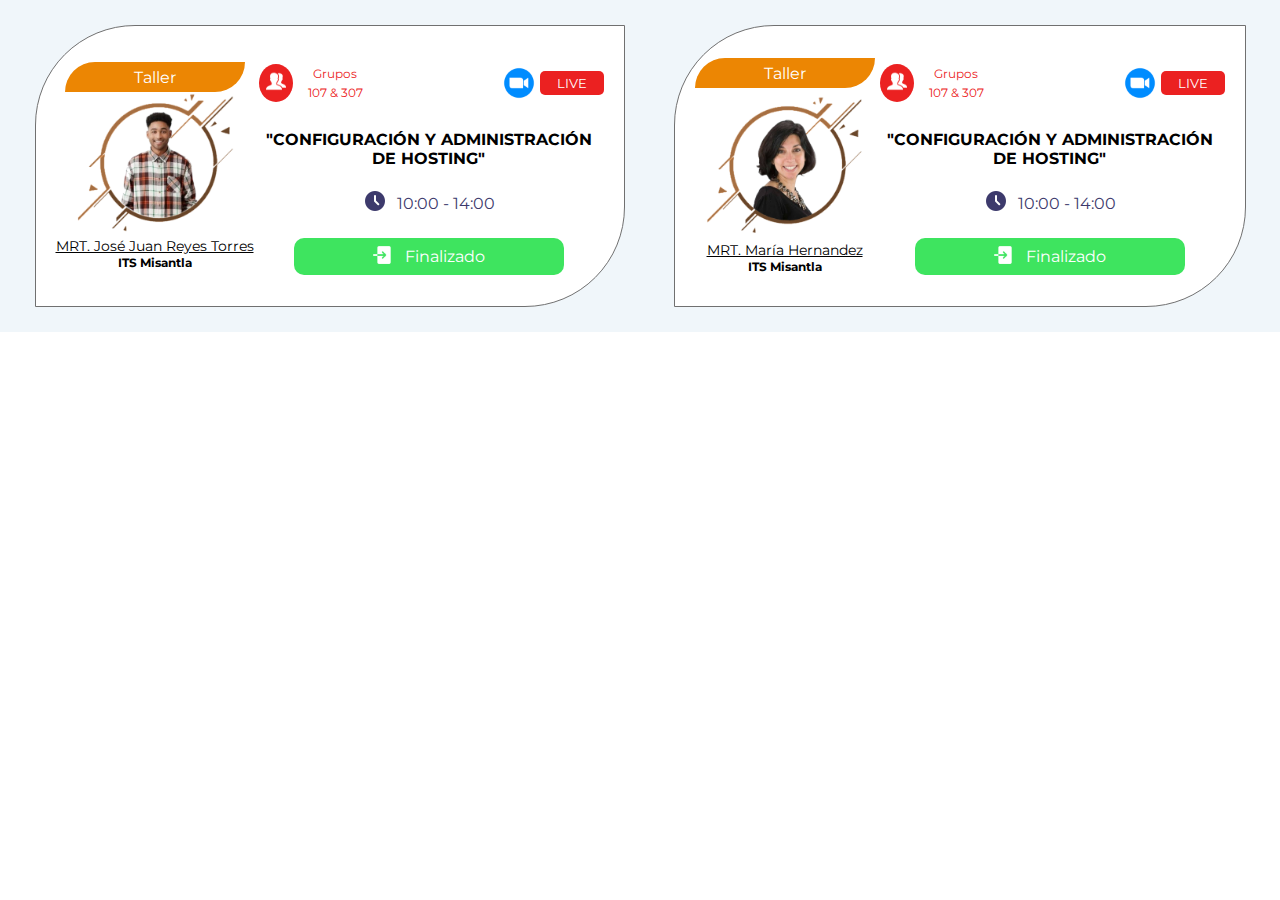
==== commit 72ba47c9: "lorem" ====
--- a/Tarjetas.html
+++ b/Tarjetas.html
@@ -1,17 +1,18 @@
 <!DOCTYPE html>
 <html lang="en">
-  <head>
-    <meta charset="UTF-8" />
-    <meta http-equiv="X-UA-Compatible" content="IE=edge" />
-    <meta name="viewport" content="width=device-width, initial-scale=1.0" />
-    <link rel="stylesheet" href="css/style2.css" />
+
+<head>
+    <meta charset="UTF-8">
+    <meta http-equiv="X-UA-Compatible" content="IE=edge">
+    <meta name="viewport" content="width=device-width, initial-scale=1.0">
+    <link rel="stylesheet" href="css/style2.css">
     <style>
-      @import url("https://fonts.googleapis.com/css2?family=Montserrat:wght@300;500&display=swap");
+        @import url('https://fonts.googleapis.com/css2?family=Montserrat:wght@300;500&display=swap');
     </style>
     <title>Document</title>
-  </head>
-
-  <body>
+</head>
+
+<body>
     <section class="section-talleres">
         <div class="contenedor-talleres">
             <div class="contenedor-targeta">
@@ -35,20 +36,48 @@
                         </p>
                     </div>
                 </div>
-                <div class="grupos-asignados">
-                  <p>Grupos</p>
-                  <p>107 & 307</p>
-                </div>
-              </div>
-              <div class="live">
-                <img src="img/zoom-icon-logo-768x767.png" alt="" />
-                <div class="cont-live">
-                  <p>LIVE</p>
-                </div>
-              </div>
-            </div>
-            <div class="tema-taller">
-              <h4>"CONFIGURACIÓN Y ADMINISTRACIÓN DE HOSTING"</h4>
+                <div class="contenedor-informacion">
+                    <div class="grupos-live">
+                        <div class="grupos">
+                            <div class="cont-img-grupos">
+                                <img src="img/grupos.png" alt="">
+                            </div>
+                            <div class="grupos-asignados">
+                                <p>Grupos</p>
+                                <p>107 & 307</p>
+                            </div>
+                        </div>
+                        <div class="live">
+                            <img src="img/zoom-icon-logo-768x767.png" alt="">
+                            <div class="cont-live">
+                                <p>LIVE</p>
+                            </div>
+                        </div>
+                    </div>
+                    <div class="tema-taller">
+                        <h4>"CONFIGURACIÓN Y ADMINISTRACIÓN DE HOSTING"</h4>
+                    </div>
+                    <div class="hora">
+                        <div class="hora-div-1">
+                            <img src="img/reloj-activo.png" alt="" class="reloj-icon">
+                        </div>
+                        <div class="hora-div-2">
+                            <p>10:00 - 14:00</p>
+                        </div>
+                    </div>
+                    <div class="btn-A">
+                        <div class="btn-accion">
+                            <div>
+                                <img class="btn-action-img" src="img/ingresar.png" alt="">
+                            </div>
+                            <div class="btn-action-estado">
+                                <p>Finalizado</p>
+                            </div>
+                        </div>
+
+
+                    </div>
+                </div>
             </div>
             <div class="contenedor-targeta">
                 <div class="contendor-persona">
@@ -70,12 +99,49 @@
                         </p>
                     </div>
                 </div>
-                <div class="btn-action-estado">
-                  <p>Finalizado</p>
-                </div>
-              </div>
+                <div class="contenedor-informacion">
+                    <div class="grupos-live">
+                        <div class="grupos">
+                            <div class="cont-img-grupos">
+                                <img src="img/grupos.png" alt="">
+                            </div>
+                            <div class="grupos-asignados">
+                                <p>Grupos</p>
+                                <p>107 & 307</p>
+                            </div>
+                        </div>
+                        <div class="live">
+                            <img src="img/zoom-icon-logo-768x767.png" alt="">
+                            <div class="cont-live">
+                                <p>LIVE</p>
+                            </div>
+                        </div>
+                    </div>
+                    <div class="tema-taller">
+                        <h4>"CONFIGURACIÓN Y ADMINISTRACIÓN DE HOSTING"</h4>
+                    </div>
+                    <div class="hora">
+                        <div class="hora-div-1">
+                            <img src="img/reloj-activo.png" alt="" class="reloj-icon">
+                        </div>
+                        <div class="hora-div-2">
+                            <p>10:00 - 14:00</p>
+                        </div>
+                    </div>
+                    <div class="btn-A">
+                        <div class="btn-accion">
+                            <div>
+                                <img class="btn-action-img" src="img/ingresar.png" alt="">
+                            </div>
+                            <div class="btn-action-estado">
+                                <p>Finalizado</p>
+                            </div>
+                        </div>
+
+
+                    </div>
+                </div>
             </div>
-          </div>
         </div>
     </section>
     <div class="modal" id="modal1">
@@ -142,7 +208,15 @@
                             Lorem ipsum dolor sit, amet consectetur adipisicing elit. Eveniet quia tenetur illo incidunt
                             nulla placeat dolor saepe quos corporis, obcaecati, totam ipsa inventore amet tempore
                             tempora esse repellat! Magnam quam adipisci laudantium harum, reprehenderit sit possimus
-
+                            Lorem ipsum dolor sit amet consectetur adipisicing elit. Vel a fugiat maxime facilis
+                            consequatur quod quas incidunt, sapiente dolorum illo corporis eos ullam iure blanditiis
+                            natus, veritatis ducimus cupiditate mollitia. Nemo alias eligendi aliquam, repudiandae
+                            deserunt dolorum earum ad vitae a perferendis assumenda facilis, vero veniam harum.
+                            Consectetur temporibus laborum rerum dolores cumque ipsa aut nulla eum odio eaque maiores
+                            fugit et, voluptatum error ipsum assumenda quae numquam dolorem. Minus cum magnam amet autem
+                            sed quis consequuntur, aut ipsum animi? Obcaecati ipsum odit earum error eum quia quae sed
+                            accusamus explicabo ratione! Molestiae veritatis atque illo, cupiditate totam adipisci
+                            deserunt.
                         </div>
                     </div>
                 </div>
@@ -154,4 +228,4 @@
 
 </body>
 
-</html>
+</html>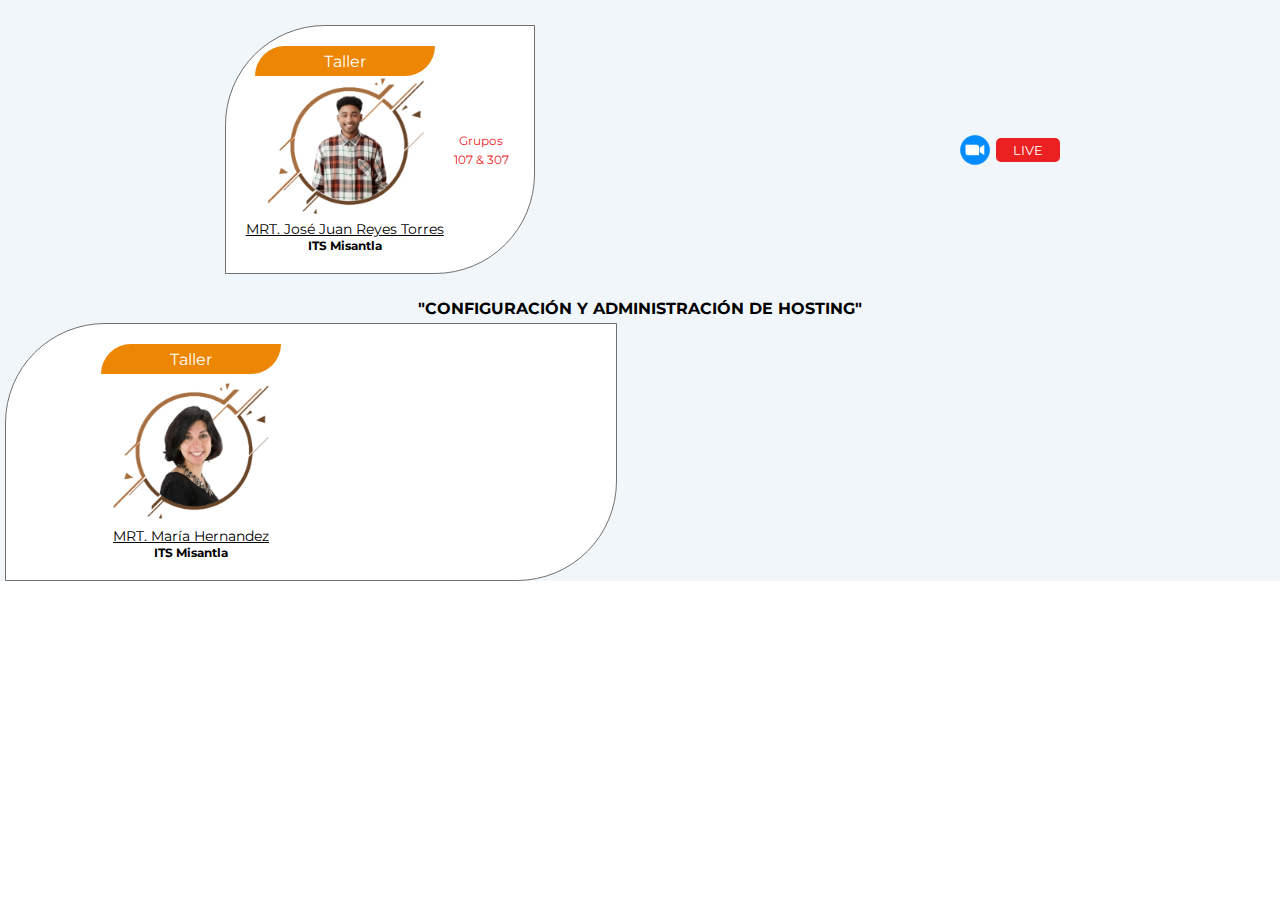
==== commit 3353ffe6: "Revert "Update indextarjetas"" ====
--- a/Tarjetas.html
+++ b/Tarjetas.html
@@ -1,18 +1,17 @@
 <!DOCTYPE html>
 <html lang="en">
-
-<head>
-    <meta charset="UTF-8">
-    <meta http-equiv="X-UA-Compatible" content="IE=edge">
-    <meta name="viewport" content="width=device-width, initial-scale=1.0">
-    <link rel="stylesheet" href="css/style2.css">
+  <head>
+    <meta charset="UTF-8" />
+    <meta http-equiv="X-UA-Compatible" content="IE=edge" />
+    <meta name="viewport" content="width=device-width, initial-scale=1.0" />
+    <link rel="stylesheet" href="css/style2.css" />
     <style>
-        @import url('https://fonts.googleapis.com/css2?family=Montserrat:wght@300;500&display=swap');
+      @import url("https://fonts.googleapis.com/css2?family=Montserrat:wght@300;500&display=swap");
     </style>
     <title>Document</title>
-</head>
+  </head>
 
-<body>
+  <body>
     <section class="section-talleres">
         <div class="contenedor-talleres">
             <div class="contenedor-targeta">
@@ -36,48 +35,20 @@
                         </p>
                     </div>
                 </div>
-                <div class="contenedor-informacion">
-                    <div class="grupos-live">
-                        <div class="grupos">
-                            <div class="cont-img-grupos">
-                                <img src="img/grupos.png" alt="">
-                            </div>
-                            <div class="grupos-asignados">
-                                <p>Grupos</p>
-                                <p>107 & 307</p>
-                            </div>
-                        </div>
-                        <div class="live">
-                            <img src="img/zoom-icon-logo-768x767.png" alt="">
-                            <div class="cont-live">
-                                <p>LIVE</p>
-                            </div>
-                        </div>
-                    </div>
-                    <div class="tema-taller">
-                        <h4>"CONFIGURACIÓN Y ADMINISTRACIÓN DE HOSTING"</h4>
-                    </div>
-                    <div class="hora">
-                        <div class="hora-div-1">
-                            <img src="img/reloj-activo.png" alt="" class="reloj-icon">
-                        </div>
-                        <div class="hora-div-2">
-                            <p>10:00 - 14:00</p>
-                        </div>
-                    </div>
-                    <div class="btn-A">
-                        <div class="btn-accion">
-                            <div>
-                                <img class="btn-action-img" src="img/ingresar.png" alt="">
-                            </div>
-                            <div class="btn-action-estado">
-                                <p>Finalizado</p>
-                            </div>
-                        </div>
-
-
-                    </div>
+                <div class="grupos-asignados">
+                  <p>Grupos</p>
+                  <p>107 & 307</p>
                 </div>
+              </div>
+              <div class="live">
+                <img src="img/zoom-icon-logo-768x767.png" alt="" />
+                <div class="cont-live">
+                  <p>LIVE</p>
+                </div>
+              </div>
+            </div>
+            <div class="tema-taller">
+              <h4>"CONFIGURACIÓN Y ADMINISTRACIÓN DE HOSTING"</h4>
             </div>
             <div class="contenedor-targeta">
                 <div class="contendor-persona">
@@ -99,49 +70,12 @@
                         </p>
                     </div>
                 </div>
-                <div class="contenedor-informacion">
-                    <div class="grupos-live">
-                        <div class="grupos">
-                            <div class="cont-img-grupos">
-                                <img src="img/grupos.png" alt="">
-                            </div>
-                            <div class="grupos-asignados">
-                                <p>Grupos</p>
-                                <p>107 & 307</p>
-                            </div>
-                        </div>
-                        <div class="live">
-                            <img src="img/zoom-icon-logo-768x767.png" alt="">
-                            <div class="cont-live">
-                                <p>LIVE</p>
-                            </div>
-                        </div>
-                    </div>
-                    <div class="tema-taller">
-                        <h4>"CONFIGURACIÓN Y ADMINISTRACIÓN DE HOSTING"</h4>
-                    </div>
-                    <div class="hora">
-                        <div class="hora-div-1">
-                            <img src="img/reloj-activo.png" alt="" class="reloj-icon">
-                        </div>
-                        <div class="hora-div-2">
-                            <p>10:00 - 14:00</p>
-                        </div>
-                    </div>
-                    <div class="btn-A">
-                        <div class="btn-accion">
-                            <div>
-                                <img class="btn-action-img" src="img/ingresar.png" alt="">
-                            </div>
-                            <div class="btn-action-estado">
-                                <p>Finalizado</p>
-                            </div>
-                        </div>
-
-
-                    </div>
+                <div class="btn-action-estado">
+                  <p>Finalizado</p>
                 </div>
+              </div>
             </div>
+          </div>
         </div>
     </section>
     <div class="modal" id="modal1">
@@ -208,15 +142,7 @@
                             Lorem ipsum dolor sit, amet consectetur adipisicing elit. Eveniet quia tenetur illo incidunt
                             nulla placeat dolor saepe quos corporis, obcaecati, totam ipsa inventore amet tempore
                             tempora esse repellat! Magnam quam adipisci laudantium harum, reprehenderit sit possimus
-                            Lorem ipsum dolor sit amet consectetur adipisicing elit. Vel a fugiat maxime facilis
-                            consequatur quod quas incidunt, sapiente dolorum illo corporis eos ullam iure blanditiis
-                            natus, veritatis ducimus cupiditate mollitia. Nemo alias eligendi aliquam, repudiandae
-                            deserunt dolorum earum ad vitae a perferendis assumenda facilis, vero veniam harum.
-                            Consectetur temporibus laborum rerum dolores cumque ipsa aut nulla eum odio eaque maiores
-                            fugit et, voluptatum error ipsum assumenda quae numquam dolorem. Minus cum magnam amet autem
-                            sed quis consequuntur, aut ipsum animi? Obcaecati ipsum odit earum error eum quia quae sed
-                            accusamus explicabo ratione! Molestiae veritatis atque illo, cupiditate totam adipisci
-                            deserunt.
+
                         </div>
                     </div>
                 </div>
@@ -228,4 +154,4 @@
 
 </body>
 
-</html>+</html>
